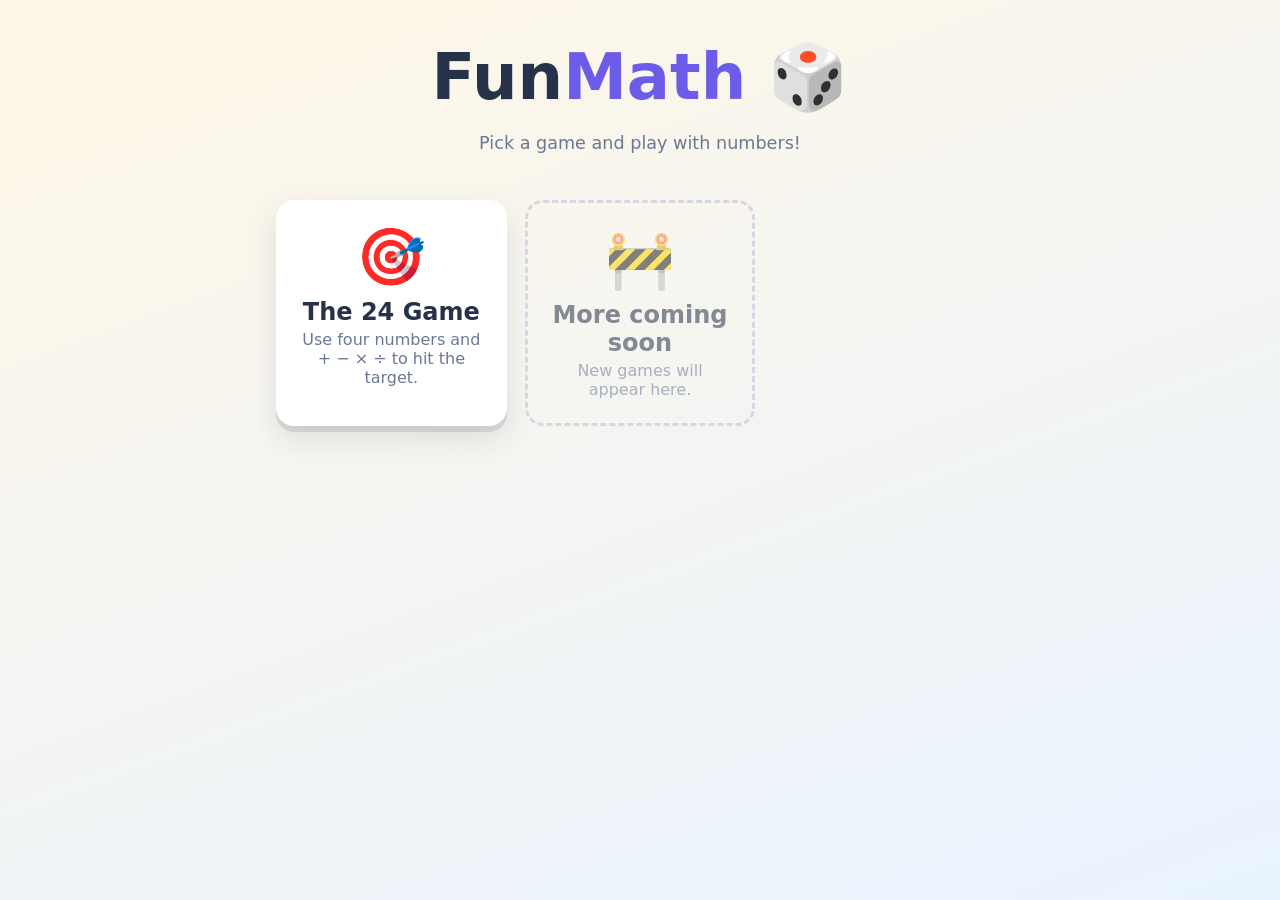
==== index.html @ 2a8be546 "Add FunMath with the 24 game Static site with a home page and the first game: drag-and-drop 24 with " ====
<!doctype html>
<html lang="en">
<head>
  <meta charset="utf-8">
  <meta name="viewport" content="width=device-width, initial-scale=1">
  <title>FunMath</title>
  <link rel="stylesheet" href="assets/css/common.css">
  <style>
    .hero { text-align: center; padding: 40px 16px 10px; }
    .hero h1 { font-size: clamp(2.4rem, 9vw, 4rem); margin: 0; }
    .hero h1 span { color: var(--brand); }
    .hero p { color: var(--muted); font-size: 1.1rem; }
    .games {
      max-width: 760px; margin: 20px auto 60px; padding: 0 16px;
      display: grid; grid-template-columns: repeat(auto-fill, minmax(220px, 1fr)); gap: 18px;
    }
    .game-card {
      display: block; text-decoration: none; color: var(--ink); background: var(--card);
      border-radius: var(--radius); box-shadow: var(--shadow); padding: 24px; text-align: center;
      transition: transform .12s;
    }
    .game-card:hover { transform: translateY(-4px) rotate(-1deg); }
    .game-card .emoji { font-size: 3.5rem; display: block; }
    .game-card h2 { margin: 8px 0 4px; }
    .game-card p { margin: 0; color: var(--muted); }
    .soon { opacity: .55; border: 3px dashed #b9c2de; box-shadow: none; background: transparent; }
  </style>
</head>
<body>
  <header class="hero">
    <h1>Fun<span>Math</span> 🎲</h1>
    <p>Pick a game and play with numbers!</p>
  </header>
  <main class="games">
    <a class="game-card" href="games/24/index.html">
      <span class="emoji">🎯</span>
      <h2>The 24 Game</h2>
      <p>Use four numbers and + − × ÷ to hit the target.</p>
    </a>
    <div class="game-card soon">
      <span class="emoji">🚧</span>
      <h2>More coming soon</h2>
      <p>New games will appear here.</p>
    </div>
  </main>
</body>
</html>
---- assets/css/common.css ----
:root {
  --bg1: #fff7e6;
  --bg2: #e9f3ff;
  --ink: #26324a;
  --muted: #6b7794;
  --card: #ffffff;
  --brand: #6c5ce7;
  --brand-dark: #5646d6;
  --good: #20bf6b;
  --bad: #eb3b5a;
  --warn: #f7b731;
  --blue: #3498fe;
  --shadow: 0 6px 0 rgba(38, 50, 74, 0.12), 0 12px 30px rgba(38, 50, 74, 0.12);
  --radius: 18px;
}

* { box-sizing: border-box; }

html, body { margin: 0; min-height: 100%; }

body {
  font-family: "Trebuchet MS", "Segoe UI", system-ui, sans-serif;
  color: var(--ink);
  background: linear-gradient(160deg, var(--bg1), var(--bg2));
  background-attachment: fixed;
  -webkit-tap-highlight-color: transparent;
}

a { color: var(--brand); }

.btn {
  font: inherit;
  font-weight: 700;
  border: 0;
  border-radius: 14px;
  padding: 12px 20px;
  cursor: pointer;
  color: #fff;
  background: var(--brand);
  box-shadow: 0 4px 0 var(--brand-dark);
  transition: transform .08s, box-shadow .08s, filter .15s;
}
.btn:hover { filter: brightness(1.08); }
.btn:active { transform: translateY(3px); box-shadow: 0 1px 0 var(--brand-dark); }
.btn:focus-visible, .chip:focus-visible, input:focus-visible {
  outline: 3px solid var(--blue);
  outline-offset: 2px;
}
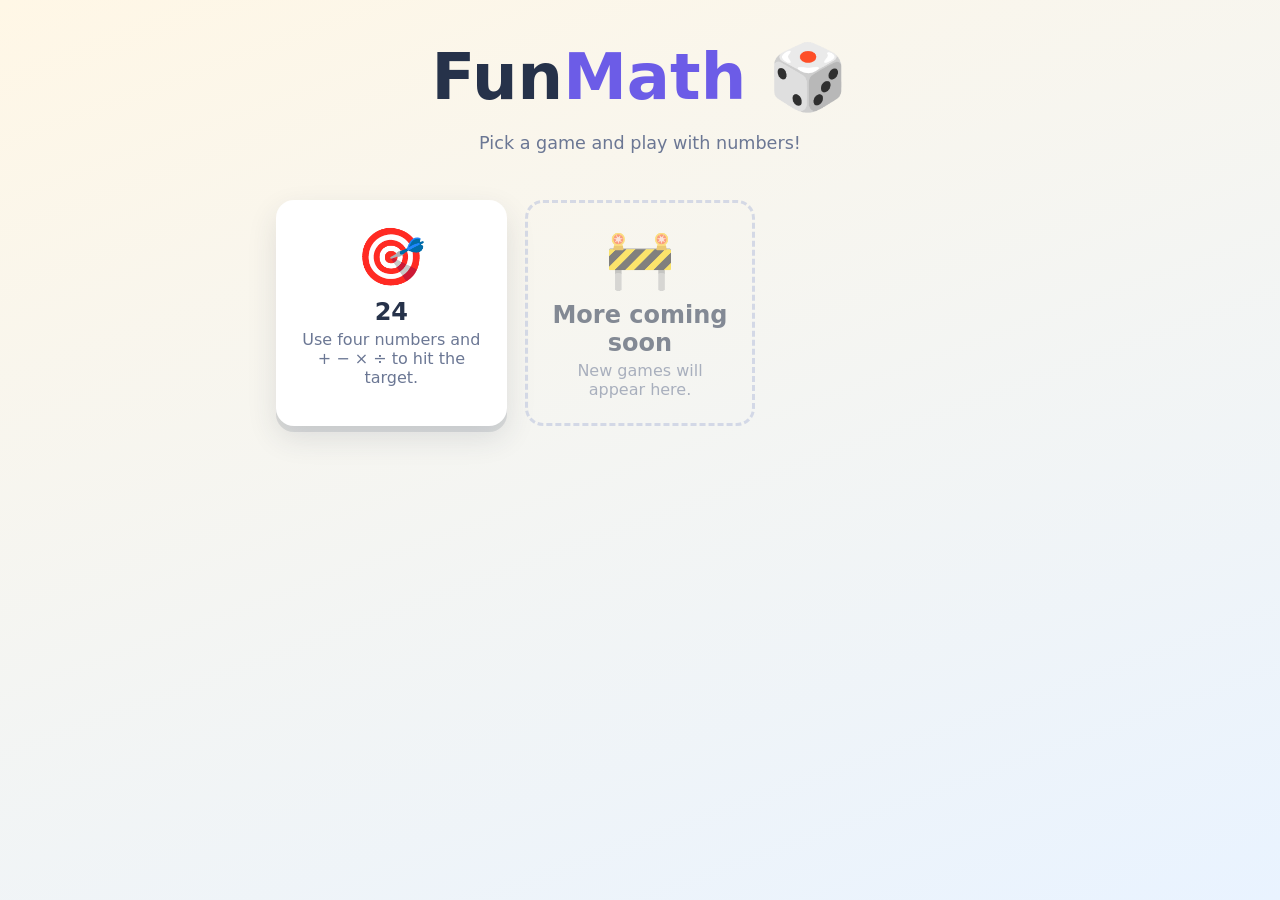
==== commit 6bf60bea: "Add brackets in hard mode, random hints, auto-applied target, new 24 title - Hard mode offers ( and " ====
--- a/index.html
+++ b/index.html
@@ -34,7 +34,7 @@
   <main class="games">
     <a class="game-card" href="games/24/index.html">
       <span class="emoji">🎯</span>
-      <h2>The 24 Game</h2>
+      <h2>24</h2>
       <p>Use four numbers and + − × ÷ to hit the target.</p>
     </a>
     <div class="game-card soon">
